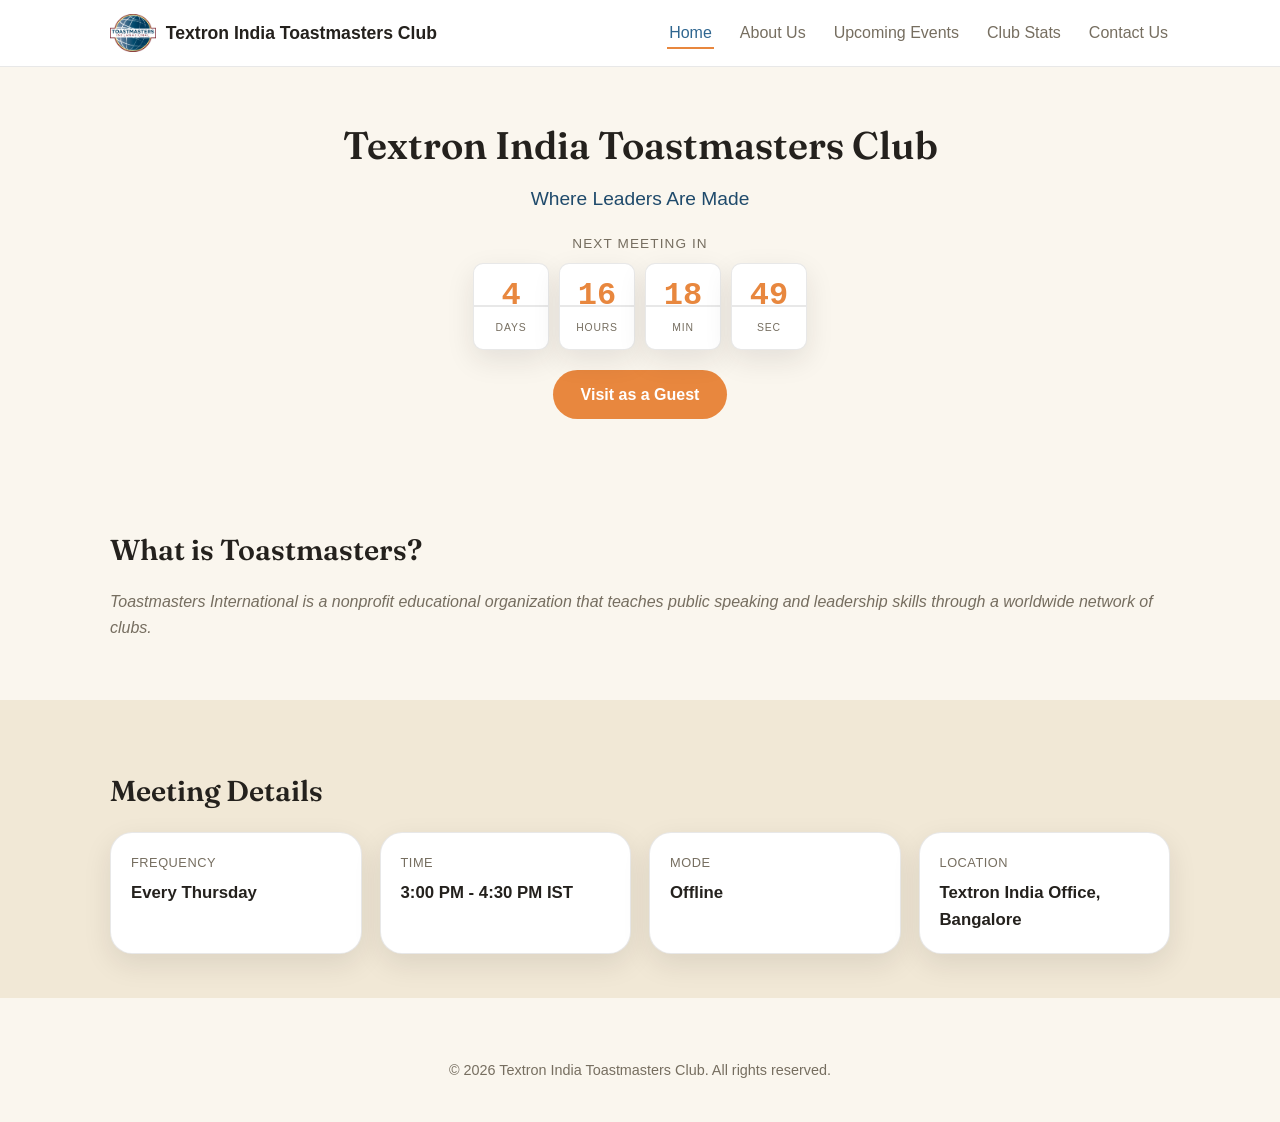
==== index.html @ f353d0d5 "Initial Commit" ====
<!DOCTYPE html>
<html lang="en">
<head>
  <meta charset="UTF-8" />
  <meta name="viewport" content="width=device-width, initial-scale=1.0" />
  <title>Textron India Toastmasters Club | Home</title>
  <meta name="description" content="Textron India Toastmasters Club - building confident speakers and leaders." />
  <link rel="icon" type="image/png" href="assets/favicon.png" />
  <link rel="stylesheet" href="css/style.css" />
</head>
<body>
  <header class="site-header">
    <nav class="nav">
      <a href="index.html" class="nav-brand"><img src="assets/logo/toastmasters-logo.png" alt="Toastmasters Logo" class="logo" onerror="this.remove()" /> Textron India Toastmasters Club</a>
      <button class="nav-toggle" aria-label="Toggle navigation">&#9776;</button>
      <ul class="nav-links">
        <li><a href="index.html">Home</a></li>
        <li><a href="about.html">About Us</a></li>
        <li><a href="events.html">Upcoming Events</a></li>
        <li><a href="stats.html">Club Stats</a></li>
        <li><a href="contact.html">Contact Us</a></li>
      </ul>
    </nav>
  </header>

  <main>
    <section class="hero">
      <div class="container" id="hero-content">
        <h1 id="club-name">Textron India Toastmasters Club</h1>
        <p class="tagline" id="club-tagline">Where Leaders Are Made</p>

        <p class="countdown-label" id="countdown-label">Next meeting in</p>
        <div class="countdown" id="countdown">
          <p class="loading-msg">Loading next meeting details...</p>
        </div>

        <div>
          <a href="#join" class="btn" id="guest-cta">Visit as a Guest</a>
        </div>
      </div>
    </section>

    <section>
      <div class="container">
        <h2>What is Toastmasters?</h2>
        <p id="what-is-toastmasters" class="loading-msg">Loading...</p>
      </div>
    </section>

    <section class="alt" id="join">
      <div class="container">
        <h2>Meeting Details</h2>
        <div class="meeting-details">
          <div class="detail-card">
            <div class="label">Frequency</div>
            <div class="value" id="meeting-frequency">-</div>
          </div>
          <div class="detail-card">
            <div class="label">Time</div>
            <div class="value" id="meeting-time">-</div>
          </div>
          <div class="detail-card">
            <div class="label">Mode</div>
            <div class="value" id="meeting-mode">-</div>
          </div>
          <div class="detail-card">
            <div class="label">Location</div>
            <div class="value" id="meeting-location">-</div>
          </div>
        </div>
      </div>
    </section>
  </main>

  <footer class="site-footer">
    <p>&copy; <span id="footer-year"></span> Textron India Toastmasters Club. All rights reserved.</p>
  </footer>

  <script src="js/main.js"></script>
  <script src="js/home.js"></script>
</body>
</html>
---- css/style.css ----
/* ---------- Variables ---------- */
@import url("https://fonts.googleapis.com/css2?family=Fraunces:opsz,wght@9..144,600&display=swap");

:root {
  --cream: #faf6ee;
  --cream-soft: #f1e8d6;
  --card-bg: #ffffff;
  --ink: #24211d;
  --text-muted: #766e60;
  --blue: #2f6690;
  --blue-dark: #1f4a6b;
  --orange: #e8873e;
  --orange-dark: #cf7530;
  --border: rgba(36, 33, 29, 0.1);
  --radius: 22px;
  --radius-pill: 999px;
  --shadow: 0 10px 28px rgba(36, 33, 29, 0.1);
  --font-serif: "Fraunces", Georgia, serif;
  --max-width: 1100px;
}

* {
  box-sizing: border-box;
}

html {
  scroll-behavior: smooth;
}

body {
  margin: 0;
  font-family: "Segoe UI", Roboto, Helvetica, Arial, sans-serif;
  color: var(--ink);
  line-height: 1.6;
  background: var(--cream);
  min-height: 100vh;
}

img {
  max-width: 100%;
  display: block;
}

a {
  color: var(--blue);
  text-decoration: none;
}

a:hover {
  text-decoration: underline;
}

.container {
  max-width: var(--max-width);
  margin: 0 auto;
  padding: 0 20px;
}

/* ---------- Card helper ---------- */
.site-header,
.detail-card,
.officer-card {
  background: var(--card-bg);
  border: 1px solid var(--border);
}

/* ---------- Header / Nav ---------- */
.site-header {
  position: sticky;
  top: 0;
  z-index: 100;
  border-left: none;
  border-right: none;
  border-top: none;
}

.nav {
  display: flex;
  align-items: center;
  justify-content: space-between;
  padding: 14px 20px;
  max-width: var(--max-width);
  margin: 0 auto;
}

.nav-brand {
  display: flex;
  align-items: center;
  gap: 10px;
  font-weight: 700;
  font-size: 1.1rem;
  color: var(--ink);
}

.nav-brand:hover {
  text-decoration: none;
}

.logo {
  height: 38px;
  width: auto;
}

.nav-links {
  display: flex;
  gap: 24px;
  list-style: none;
  margin: 0;
  padding: 0;
}

.nav-links a {
  color: var(--text-muted);
  font-weight: 500;
  padding: 6px 2px;
  border-bottom: 2px solid transparent;
}

.nav-links a:hover,
.nav-links a.active {
  color: var(--blue);
  border-bottom-color: var(--orange);
  text-decoration: none;
}

.nav-toggle {
  display: none;
  background: none;
  border: none;
  font-size: 1.6rem;
  cursor: pointer;
  color: var(--ink);
}

@media (max-width: 720px) {
  .nav-toggle {
    display: block;
  }

  .nav-links {
    position: absolute;
    top: 100%;
    left: 0;
    right: 0;
    background: var(--card-bg);
    flex-direction: column;
    gap: 0;
    display: none;
    border-bottom: 1px solid var(--border);
  }

  .nav-links.open {
    display: flex;
  }

  .nav-links li {
    border-top: 1px solid var(--border);
  }

  .nav-links a {
    display: block;
    padding: 14px 20px;
  }
}

/* ---------- Hero ---------- */
.hero {
  text-align: center;
  padding: 48px 20px 40px;
}

.hero h1 {
  font-size: 2.4rem;
  margin: 0 0 8px;
  font-family: var(--font-serif);
  font-weight: 600;
  color: var(--ink);
}

.hero p.tagline {
  font-size: 1.2rem;
  color: var(--blue-dark);
  margin: 0 0 18px;
}

.month-picker {
  display: inline-flex;
  align-items: center;
  gap: 10px;
  background: var(--card-bg);
  border: 1px solid var(--border);
  border-radius: var(--radius-pill);
  padding: 8px 18px;
  box-shadow: var(--shadow);
}

.month-picker label {
  font-size: 0.8rem;
  text-transform: uppercase;
  letter-spacing: 0.04em;
  color: var(--text-muted);
  font-weight: 600;
}

.month-picker select {
  border: none;
  background: transparent;
  font-weight: 700;
  color: var(--ink);
  font-size: 0.95rem;
  cursor: pointer;
}

.countdown-label {
  text-transform: uppercase;
  letter-spacing: 0.08em;
  font-size: 0.85rem;
  color: var(--text-muted);
  margin-bottom: 8px;
}

.btn {
  display: inline-block;
  background: var(--orange);
  color: #fff;
  font-weight: 700;
  padding: 12px 28px;
  border-radius: var(--radius-pill);
  border: none;
  cursor: pointer;
  font-size: 1rem;
}

.btn:hover {
  background: var(--orange-dark);
  text-decoration: none;
}

/* ---------- Countdown (flip clock) ---------- */
.countdown {
  display: flex;
  justify-content: center;
  gap: 10px;
  margin: 8px 0 20px;
  flex-wrap: wrap;
}

.countdown-box {
  position: relative;
  background: var(--card-bg);
  border: 1px solid var(--border);
  border-radius: 10px;
  padding: 16px 16px 12px;
  min-width: 76px;
  box-shadow: var(--shadow);
  overflow: hidden;
}

/* the crease down the middle, like a real flip-clock tile */
.countdown-box::before {
  content: "";
  position: absolute;
  top: 50%;
  left: 0;
  right: 0;
  height: 2px;
  background: var(--border);
  transform: translateY(-50%);
}

.countdown-box .num {
  position: relative;
  font-family: "Courier New", monospace;
  font-size: 2rem;
  font-weight: 700;
  display: block;
  line-height: 1;
  color: var(--orange);
}

.countdown-box .label {
  position: relative;
  font-size: 0.65rem;
  text-transform: uppercase;
  letter-spacing: 0.08em;
  color: var(--text-muted);
  margin-top: 8px;
  display: block;
}

.happening-now {
  display: inline-block;
  background: var(--orange);
  color: #fff;
  font-weight: 700;
  font-size: 1.1rem;
  padding: 14px 28px;
  border-radius: var(--radius-pill);
  box-shadow: var(--shadow);
}

/* ---------- Sections ---------- */
section {
  padding: 44px 0;
}

section.alt {
  background: var(--cream-soft);
}

h2 {
  font-family: var(--font-serif);
  font-size: 1.8rem;
  font-weight: 600;
  color: var(--ink);
  margin-bottom: 16px;
}

.meeting-details {
  display: grid;
  grid-template-columns: repeat(auto-fit, minmax(200px, 1fr));
  gap: 18px;
  margin-top: 18px;
}

.detail-card {
  border-radius: var(--radius);
  padding: 20px;
  box-shadow: var(--shadow);
}

.detail-card .label {
  font-size: 0.8rem;
  text-transform: uppercase;
  color: var(--text-muted);
  letter-spacing: 0.04em;
  margin-bottom: 6px;
}

.detail-card .value {
  font-weight: 600;
  font-size: 1.05rem;
}

.contact-card {
  display: block;
  color: inherit;
  transition: transform 0.15s ease;
}

.contact-card:hover {
  transform: translateY(-3px);
  text-decoration: none;
}

.contact-card .value {
  color: var(--blue-dark);
  word-break: break-word;
}

/* ---------- About page grid ---------- */
.info-grid {
  display: grid;
  grid-template-columns: repeat(auto-fit, minmax(150px, 1fr));
  gap: 16px;
  margin-top: 16px;
}

.info-grid .detail-card {
  text-align: center;
}

/* ---------- Committee cards ---------- */
.officers-grid {
  display: grid;
  grid-template-columns: repeat(auto-fit, minmax(220px, 1fr));
  gap: 22px;
  margin-top: 20px;
}

.officer-card {
  border-radius: var(--radius);
  text-align: center;
  padding: 26px 18px;
  box-shadow: var(--shadow);
}

.officer-photo {
  width: 96px;
  height: 96px;
  border-radius: 50%;
  margin: 0 auto 14px;
  object-fit: cover;
  border: 3px solid var(--orange);
}

.officer-photo.initials {
  display: flex;
  align-items: center;
  justify-content: center;
  background: var(--blue);
  color: #fff;
  font-weight: 700;
  font-size: 1.4rem;
}

.officer-card h3 {
  margin: 0 0 4px;
  font-size: 1.05rem;
}

.officer-card .role {
  color: var(--blue-dark);
  font-weight: 600;
  font-size: 0.9rem;
}

/* ---------- Section head + Show all button ---------- */
.section-head {
  display: flex;
  align-items: center;
  justify-content: space-between;
  gap: 12px;
  flex-wrap: wrap;
}

.section-head h2 {
  margin-bottom: 0;
}

.btn-link {
  background: var(--card-bg);
  border: 1px solid var(--border);
  color: var(--blue-dark);
  font-weight: 600;
  font-size: 0.85rem;
  padding: 8px 18px;
  border-radius: var(--radius-pill);
  cursor: pointer;
}

.btn-link:hover {
  background: var(--cream-soft);
}

/* ---------- Leaderboards (podium + rings) ---------- */
.chart {
  margin-top: 20px;
}

.podium {
  display: flex;
  align-items: flex-end;
  justify-content: center;
  gap: 18px;
  flex-wrap: wrap;
}

.podium-card {
  background: var(--card-bg);
  border: 2px solid var(--orange);
  border-radius: var(--radius);
  box-shadow: var(--shadow);
  padding: 22px 16px;
  width: 190px;
  text-align: center;
}

.podium-card.rank-1 {
  order: 2;
  padding-top: 30px;
  padding-bottom: 30px;
}

.podium-card.rank-2 {
  order: 1;
}

.podium-card.rank-3 {
  order: 3;
}

.ring {
  width: 84px;
  height: 84px;
  border-radius: 50%;
  margin: 0 auto 12px;
  display: flex;
  align-items: center;
  justify-content: center;
}

.ring-inner {
  width: 64px;
  height: 64px;
  border-radius: 50%;
  background: var(--card-bg);
  display: flex;
  align-items: center;
  justify-content: center;
  font-size: 1.4rem;
  font-weight: 700;
  color: var(--ink);
}

.podium-kicker {
  font-size: 0.65rem;
  font-weight: 700;
  text-transform: uppercase;
  letter-spacing: 0.06em;
  color: var(--orange-dark);
  margin-bottom: 2px;
}

.podium-name {
  font-weight: 700;
  font-size: 0.95rem;
  overflow: hidden;
  text-overflow: ellipsis;
  white-space: nowrap;
}

.podium-value {
  color: var(--text-muted);
  font-size: 0.8rem;
  margin-top: 4px;
}

.rest-list {
  max-width: 560px;
  margin: 20px auto 0;
  display: flex;
  flex-direction: column;
  gap: 10px;
}

.rest-row {
  display: flex;
  align-items: center;
  gap: 14px;
  background: var(--card-bg);
  border: 1px solid var(--border);
  border-radius: var(--radius-pill);
  padding: 10px 20px;
}

.rest-rank {
  font-weight: 700;
  color: var(--text-muted);
  width: 24px;
  flex-shrink: 0;
}

.rest-kicker {
  font-size: 0.65rem;
  font-weight: 700;
  text-transform: uppercase;
  letter-spacing: 0.06em;
  color: var(--orange-dark);
  flex-shrink: 0;
}

.rest-name {
  flex: 1;
  font-weight: 600;
  overflow: hidden;
  text-overflow: ellipsis;
  white-space: nowrap;
}

.rest-value {
  color: var(--orange-dark);
  font-weight: 700;
  font-size: 0.9rem;
}

/* ---------- Stats tables (used inside modals) ---------- */
.stats-table {
  width: 100%;
  border-collapse: collapse;
  min-width: 480px;
}

.stats-table th,
.stats-table td {
  text-align: left;
  padding: 12px 18px;
  border-bottom: 1px solid var(--border);
  white-space: nowrap;
}

.stats-table th {
  color: var(--text-muted);
  text-transform: uppercase;
  font-size: 0.75rem;
  letter-spacing: 0.04em;
}

.stats-table tbody tr:last-child td {
  border-bottom: none;
}

.stats-table tbody tr:nth-child(-n + 3) td:first-child {
  color: var(--orange);
  font-weight: 700;
}

/* ---------- People's Choice Awards ---------- */
.pca-list {
  display: grid;
  grid-template-columns: repeat(auto-fit, minmax(240px, 1fr));
  gap: 18px;
  margin-top: 18px;
}

.pca-card {
  text-align: left;
  background: var(--card-bg);
  border: 1px solid var(--border);
  border-radius: var(--radius);
  box-shadow: var(--shadow);
  padding: 20px;
}

.pca-date {
  font-family: var(--font-serif);
  font-weight: 600;
  font-size: 1.05rem;
}

.pca-awards {
  list-style: none;
  margin: 10px 0 0;
  padding: 0;
}

.pca-awards li {
  padding: 6px 0;
  border-top: 1px solid var(--border);
  font-weight: 600;
}

.pca-awards li:first-child {
  border-top: none;
}

.pca-awards .label {
  display: block;
  font-size: 0.7rem;
  text-transform: uppercase;
  letter-spacing: 0.04em;
  color: var(--text-muted);
  font-weight: 500;
}

/* ---------- Modals ---------- */
.modal {
  border: none;
  border-radius: var(--radius);
  box-shadow: var(--shadow);
  padding: 0;
  width: min(720px, 92vw);
  max-height: 82vh;
}

.modal::backdrop {
  background: rgba(36, 33, 29, 0.5);
}

.modal-header {
  display: flex;
  align-items: center;
  justify-content: space-between;
  padding: 18px 22px;
  border-bottom: 1px solid var(--border);
}

.modal-header h3 {
  font-family: var(--font-serif);
  margin: 0;
}

.modal-close {
  background: none;
  border: none;
  font-size: 1.4rem;
  line-height: 1;
  cursor: pointer;
  color: var(--text-muted);
}

.modal-close:hover {
  color: var(--ink);
}

.modal-body {
  padding: 18px 22px 22px;
  overflow: auto;
  max-height: calc(82vh - 64px);
}

.modal-body .pca-list {
  margin-top: 0;
}

/* ---------- Upcoming Events ---------- */
.events-grid {
  display: grid;
  grid-template-columns: repeat(auto-fit, minmax(300px, 1fr));
  gap: 24px;
  margin-top: 20px;
}

.event-card {
  background: var(--card-bg);
  border: 1px solid var(--border);
  border-radius: var(--radius);
  box-shadow: var(--shadow);
  overflow: hidden;
  cursor: pointer;
  transition: transform 0.15s ease;
}

.event-card:hover {
  transform: translateY(-4px);
}

.event-poster {
  width: 100%;
  aspect-ratio: 297 / 210;
  object-fit: contain;
  background: var(--cream-soft);
}

.event-meta {
  display: flex;
  justify-content: space-between;
  align-items: center;
  gap: 10px;
  padding: 14px 18px;
  border-top: 1px solid var(--border);
}

.event-date {
  font-size: 0.8rem;
  color: var(--blue-dark);
  font-weight: 600;
  white-space: nowrap;
}

.event-title {
  font-weight: 700;
  overflow: hidden;
  text-overflow: ellipsis;
  white-space: nowrap;
}

.modal-lightbox {
  width: min(900px, 94vw);
}

.modal-lightbox .modal-body {
  padding: 18px;
  display: flex;
  justify-content: center;
}

.modal-lightbox img {
  max-width: 100%;
  max-height: 76vh;
  border-radius: 8px;
}

/* ---------- Footer ---------- */
.site-footer {
  text-align: center;
  padding: 26px 20px;
  font-size: 0.9rem;
  color: var(--text-muted);
  margin-top: 20px;
}

.site-footer a {
  color: var(--blue-dark);
}

/* ---------- Utility ---------- */
.text-center {
  text-align: center;
}

.loading-msg {
  color: var(--text-muted);
  font-style: italic;
}

/* hidden easter egg link - looks like plain text on purpose */
.easter-egg {
  color: inherit;
  text-decoration: none;
  cursor: pointer;
}

/* ---------- Secret page ---------- */
.secret-hero {
  min-height: 100vh;
  display: flex;
  align-items: center;
  justify-content: center;
  padding: 20px;
}

.secret-message {
  font-family: var(--font-serif);
  font-size: 1.6rem;
  line-height: 1.5;
  color: var(--ink);
  max-width: 640px;
  margin: 0 auto 24px;
}
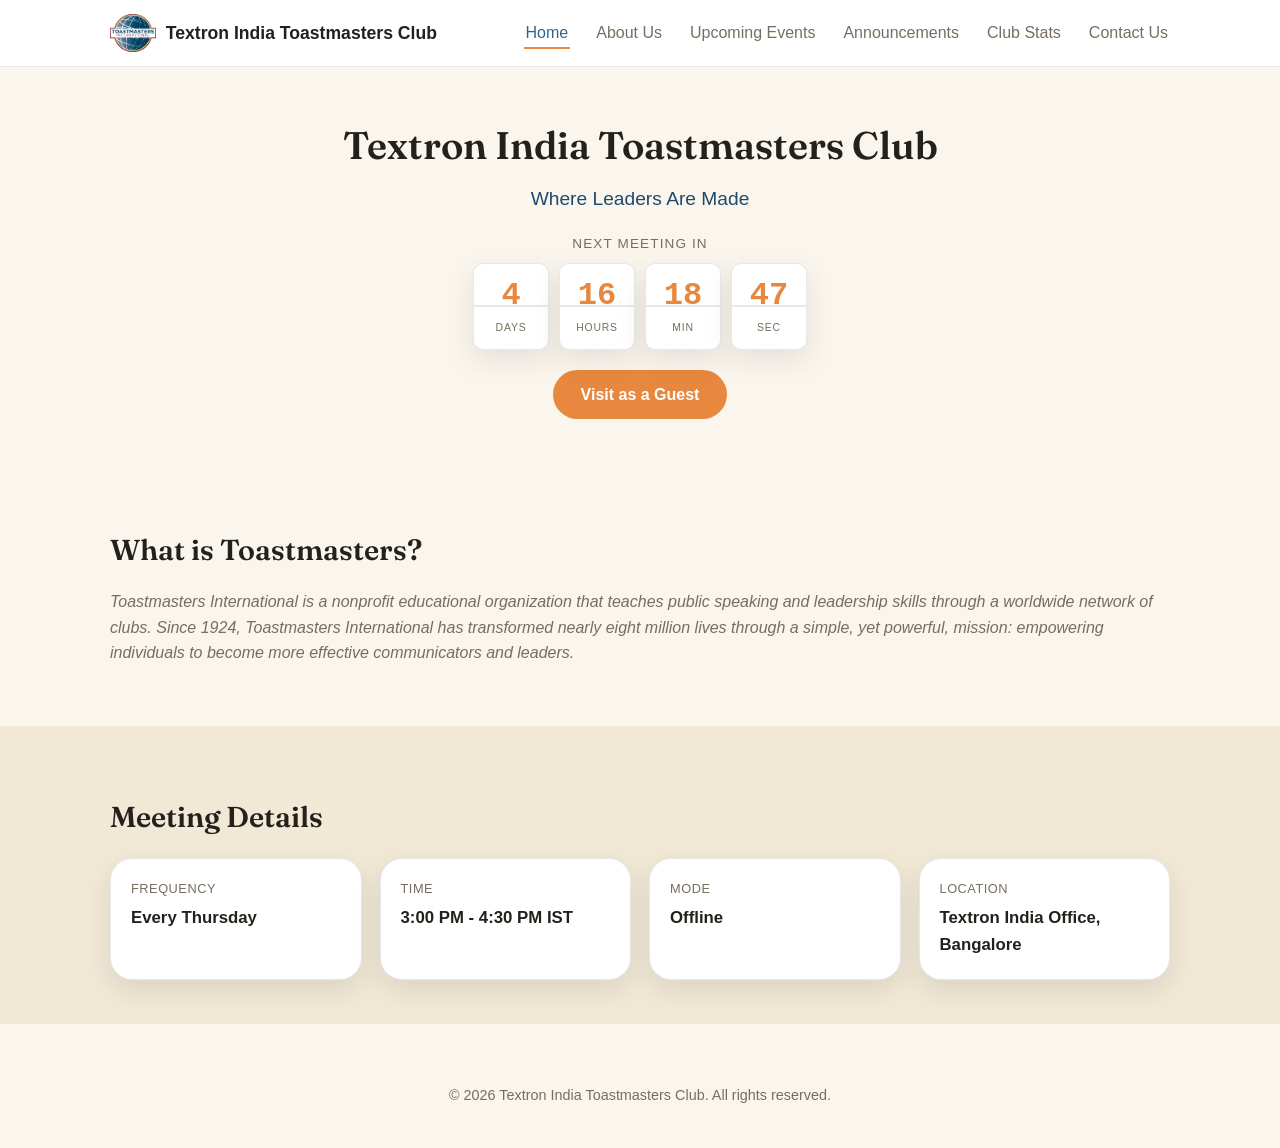
==== commit edfc6e9c: "Added announcements page and updated stats" ====
--- a/index.html
+++ b/index.html
@@ -17,6 +17,7 @@
         <li><a href="index.html">Home</a></li>
         <li><a href="about.html">About Us</a></li>
         <li><a href="events.html">Upcoming Events</a></li>
+        <li><a href="announcements.html">Announcements</a></li>
         <li><a href="stats.html">Club Stats</a></li>
         <li><a href="contact.html">Contact Us</a></li>
       </ul>
--- a/css/style.css
+++ b/css/style.css
@@ -342,20 +342,84 @@
   font-size: 1.05rem;
 }
 
-.contact-card {
-  display: block;
-  color: inherit;
-  transition: transform 0.15s ease;
-}
-
-.contact-card:hover {
-  transform: translateY(-3px);
-  text-decoration: none;
-}
-
-.contact-card .value {
-  color: var(--blue-dark);
-  word-break: break-word;
+/* ---------- Contact form ---------- */
+.contact-form {
+  max-width: 640px;
+  margin: 18px auto 0;
+  background: var(--card-bg);
+  border: 1px solid var(--border);
+  border-radius: var(--radius);
+  padding: 28px;
+  box-shadow: var(--shadow);
+  display: grid;
+  gap: 18px;
+}
+
+.form-row {
+  display: grid;
+  grid-template-columns: 1fr 1fr;
+  gap: 18px;
+}
+
+@media (max-width: 560px) {
+  .form-row {
+    grid-template-columns: 1fr;
+  }
+}
+
+.form-group {
+  display: grid;
+  gap: 6px;
+}
+
+.form-group label {
+  font-size: 0.8rem;
+  text-transform: uppercase;
+  letter-spacing: 0.04em;
+  color: var(--text-muted);
+  font-weight: 600;
+}
+
+.form-group label .optional {
+  text-transform: none;
+  font-weight: 400;
+  letter-spacing: normal;
+}
+
+.form-group input,
+.form-group textarea,
+.form-group select {
+  font: inherit;
+  padding: 12px 14px;
+  border: 1px solid var(--border);
+  border-radius: 12px;
+  background: var(--cream);
+  color: var(--ink);
+  resize: vertical;
+}
+
+.form-group select {
+  cursor: pointer;
+}
+
+.form-group input:focus,
+.form-group textarea:focus,
+.form-group select:focus {
+  outline: 2px solid var(--blue);
+  outline-offset: 1px;
+}
+
+.form-status {
+  font-weight: 600;
+  min-height: 1.2em;
+}
+
+.form-status.success {
+  color: #2f7a4d;
+}
+
+.form-status.error {
+  color: #b3261e;
 }
 
 /* ---------- About page grid ---------- */
@@ -771,6 +835,64 @@
   border-radius: 8px;
 }
 
+/* ---------- Announcements ---------- */
+.announcements-feed {
+  max-width: 640px;
+  margin: 0 auto;
+  display: flex;
+  flex-direction: column;
+  gap: 20px;
+}
+
+.post-card {
+  background: var(--card-bg);
+  border: 1px solid var(--border);
+  border-radius: var(--radius);
+  box-shadow: var(--shadow);
+  padding: 18px 20px;
+}
+
+.post-header {
+  display: flex;
+  align-items: center;
+  gap: 12px;
+  margin-bottom: 10px;
+}
+
+.post-avatar {
+  width: 42px;
+  height: 42px;
+  border-radius: 50%;
+  object-fit: contain;
+  background: var(--cream-soft);
+}
+
+.post-author {
+  font-weight: 700;
+}
+
+.post-date {
+  font-size: 0.8rem;
+  color: var(--text-muted);
+}
+
+.post-title {
+  margin: 0 0 8px;
+  font-size: 1.15rem;
+}
+
+.post-text {
+  white-space: pre-line;
+  margin: 0 0 12px;
+}
+
+.post-image {
+  display: block;
+  width: 100%;
+  border-radius: 14px;
+  border: 1px solid var(--border);
+}
+
 /* ---------- Footer ---------- */
 .site-footer {
   text-align: center;
